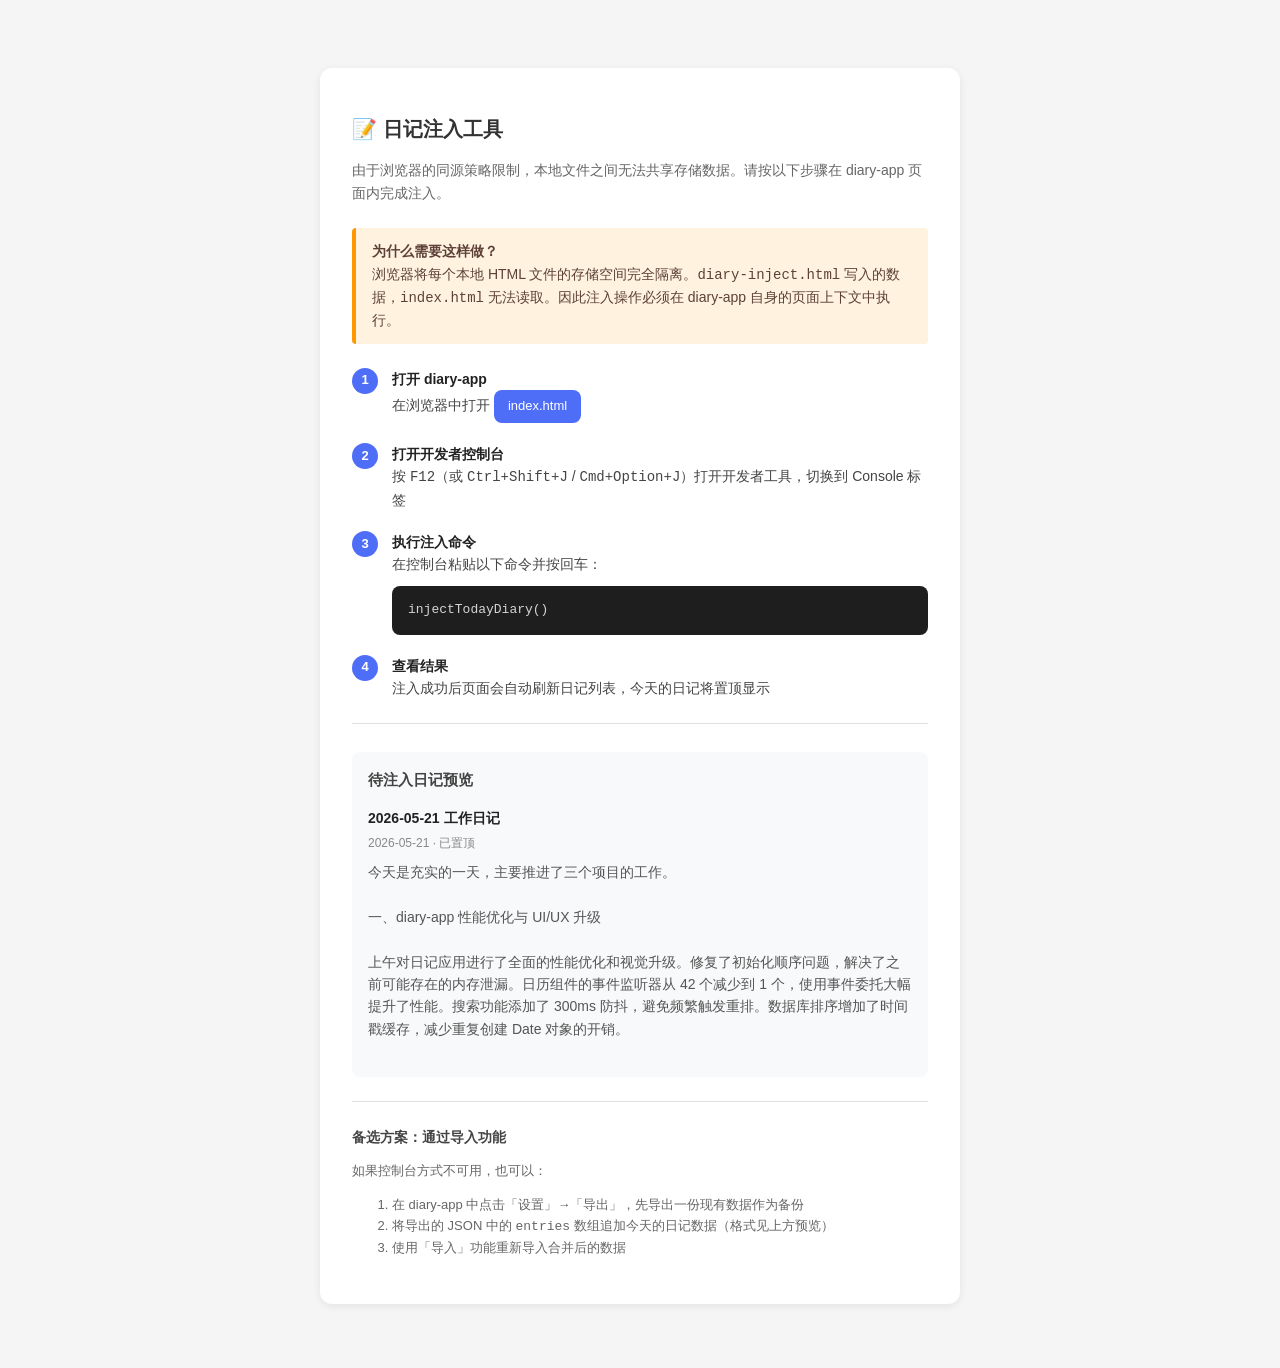
==== diary-inject.html @ f9816812 "feat: add diary injection helper and update guide page" ====
<!DOCTYPE html>
<html lang="zh-CN">
<head>
    <meta charset="UTF-8">
    <title>日记注入工具</title>
    <style>
        body {
            font-family: -apple-system, BlinkMacSystemFont, "Segoe UI", Roboto, "Helvetica Neue", Arial, sans-serif;
            max-width: 640px;
            margin: 48px auto;
            padding: 20px;
            background: #f5f5f5;
            line-height: 1.6;
        }
        .container {
            background: white;
            border-radius: 12px;
            padding: 32px;
            box-shadow: 0 2px 8px rgba(0,0,0,0.08);
        }
        h1 { font-size: 20px; margin-bottom: 8px; color: #333; }
        p.desc { color: #666; margin-bottom: 24px; font-size: 14px; }

        .warning {
            background: #fff3e0;
            border-left: 4px solid #ff9800;
            padding: 12px 16px;
            border-radius: 4px;
            margin-bottom: 24px;
            font-size: 14px;
            color: #5d4037;
        }

        .steps {
            counter-reset: step;
            margin: 0 0 24px 0;
            padding: 0;
            list-style: none;
        }
        .steps li {
            position: relative;
            padding-left: 40px;
            margin-bottom: 20px;
            font-size: 14px;
            color: #444;
        }
        .steps li::before {
            counter-increment: step;
            content: counter(step);
            position: absolute;
            left: 0;
            top: 0;
            width: 26px;
            height: 26px;
            background: #4f6ef7;
            color: white;
            border-radius: 50%;
            display: flex;
            align-items: center;
            justify-content: center;
            font-size: 13px;
            font-weight: 600;
        }
        .steps strong { color: #222; }

        .code-block {
            background: #1e1e1e;
            color: #d4d4d4;
            padding: 14px 16px;
            border-radius: 8px;
            font-family: "Consolas", "Monaco", "Courier New", monospace;
            font-size: 13px;
            margin: 10px 0;
            overflow-x: auto;
            user-select: all;
        }
        .code-block .comment { color: #6a9955; }
        .code-block .keyword { color: #569cd6; }
        .code-block .func { color: #dcdcaa; }

        .btn {
            background: #4f6ef7;
            color: white;
            border: none;
            padding: 12px 24px;
            border-radius: 8px;
            font-size: 15px;
            cursor: pointer;
            display: inline-block;
            text-decoration: none;
        }
        .btn:hover { background: #3d5ce5; }

        .preview {
            margin-top: 28px;
            padding: 16px;
            background: #f8f9fa;
            border-radius: 8px;
            font-size: 14px;
        }
        .preview h3 { margin-top: 0; font-size: 15px; color: #444; }
        .preview .entry-title { font-weight: 600; color: #222; margin-bottom: 4px; }
        .preview .entry-content {
            color: #555;
            white-space: pre-wrap;
            line-height: 1.6;
            max-height: 200px;
            overflow-y: auto;
        }
        .preview .entry-date { color: #888; font-size: 12px; margin-bottom: 8px; }

        .divider {
            border: none;
            border-top: 1px solid #e0e0e0;
            margin: 24px 0;
        }

        .alt-way {
            font-size: 13px;
            color: #666;
        }
        .alt-way h3 { font-size: 14px; color: #444; margin-bottom: 8px; }
    </style>
</head>
<body>
    <div class="container">
        <h1>📝 日记注入工具</h1>
        <p class="desc">由于浏览器的同源策略限制，本地文件之间无法共享存储数据。请按以下步骤在 diary-app 页面内完成注入。</p>

        <div class="warning">
            <strong>为什么需要这样做？</strong><br>
            浏览器将每个本地 HTML 文件的存储空间完全隔离。<code>diary-inject.html</code> 写入的数据，<code>index.html</code> 无法读取。因此注入操作必须在 diary-app 自身的页面上下文中执行。
        </div>

        <ol class="steps">
            <li>
                <strong>打开 diary-app</strong><br>
                在浏览器中打开 <a href="index.html" class="btn" style="padding: 6px 14px; font-size: 13px;">index.html</a>
            </li>
            <li>
                <strong>打开开发者控制台</strong><br>
                按 <kbd>F12</kbd>（或 <kbd>Ctrl+Shift+J</kbd> / <kbd>Cmd+Option+J</kbd>）打开开发者工具，切换到 Console 标签
            </li>
            <li>
                <strong>执行注入命令</strong><br>
                在控制台粘贴以下命令并按回车：
                <div class="code-block">injectTodayDiary()</div>
            </li>
            <li>
                <strong>查看结果</strong><br>
                注入成功后页面会自动刷新日记列表，今天的日记将置顶显示
            </li>
        </ol>

        <hr class="divider">

        <div class="preview">
            <h3>待注入日记预览</h3>
            <div class="entry-title">2026-05-21 工作日记</div>
            <div class="entry-date">2026-05-21 · 已置顶</div>
            <div class="entry-content" id="previewContent"></div>
        </div>

        <hr class="divider">

        <div class="alt-way">
            <h3>备选方案：通过导入功能</h3>
            <p>如果控制台方式不可用，也可以：</p>
            <ol>
                <li>在 diary-app 中点击「设置」→「导出」，先导出一份现有数据作为备份</li>
                <li>将导出的 JSON 中的 <code>entries</code> 数组追加今天的日记数据（格式见上方预览）</li>
                <li>使用「导入」功能重新导入合并后的数据</li>
            </ol>
        </div>
    </div>

    <script>
        const diaryContent = `今天是充实的一天，主要推进了三个项目的工作。

一、diary-app 性能优化与 UI/UX 升级

上午对日记应用进行了全面的性能优化和视觉升级。修复了初始化顺序问题，解决了之前可能存在的内存泄漏。日历组件的事件监听器从 42 个减少到 1 个，使用事件委托大幅提升了性能。搜索功能添加了 300ms 防抖，避免频繁触发重排。数据库排序增加了时间戳缓存，减少重复创建 Date 对象的开销。

视觉方面，全面替换了 Emoji 为统一的 SVG 图标（共 14 个），应用了温暖极简主义设计系统：奶油色背景、柔和靛蓝主色调、语义化 CSS 令牌、优化后的动画和按钮反馈效果。PWA 主题色和 Service Worker 缓存版本也同步更新到 v2。

这次改动的文件包括 css/style.css、index.html、js/app.js、js/calendar.js、js/db.js、manifest.json 和 service-worker.js，总共修改了约 1180 行代码。

二、wechat-auto-publisher 系统设计

下午花了大量时间设计公众号自动文章生产线的完整架构。这是一个多 Agent 协作系统，覆盖从热点获取到文章发布的全流程。

核心设计包括：
- 6 个核心 Agent：热点获取、文章撰写（支持 create/revise 双模式）、文章审核、排版设计、排版审核、封面生成与审核
- 状态机管理：13 种状态，覆盖从 IDLE 到 COMPLETED 的完整流程
- 循环优化机制：撰写-审核循环、排版-审核循环、封面-审核循环，质量不达标自动修改
- CLI 接口：支持 --once、--dry-run、--agent-test 等参数
- LLMClient 抽象层：统一封装不同大模型提供商，预留多模型路由扩展

还编写了详细的状态管理器设计，支持原子写入、损坏恢复和状态转换追踪。整个设计文档超过 1500 行，为后续开发打下了坚实基础。

三、invest-data-web A股数据接入（阶段二完成）

今天完成了投资数据平台的第二阶段开发。安装了 pandas、aiohttp、apscheduler 和 @tanstack/react-table 等依赖。封装了东方财富 API 用于获取 A 股实时数据，虽然沙箱环境网络受限，但代码结构和重试机制都已就绪。

后端完成了 SQLAlchemy 股票模型（15+ 字段）、SQLite 数据库配置、股票 API 路由（列表、股息率排行、行业筛选、搜索、统计）和 APScheduler 定时任务（每 5 分钟自动刷新）。前端使用 TanStack Table 实现了专业的股票数据表格，支持排序、分页和行业筛选。

插入了 10 只测试股票数据（平安银行、万科 A、美的集团等）用于功能演示。

总结：

今天横跨前端性能优化、系统架构设计和全栈数据接入三个不同领域，产出非常丰富。diary-app 的 UI 焕然一新，wechat-auto-publisher 的架构设计清晰完整，invest-data-web 阶段二顺利收官。接下来 invest-data-web 将进入阶段三——港股数据接入。`;

        document.getElementById('previewContent').textContent = diaryContent;
    </script>
</body>
</html>
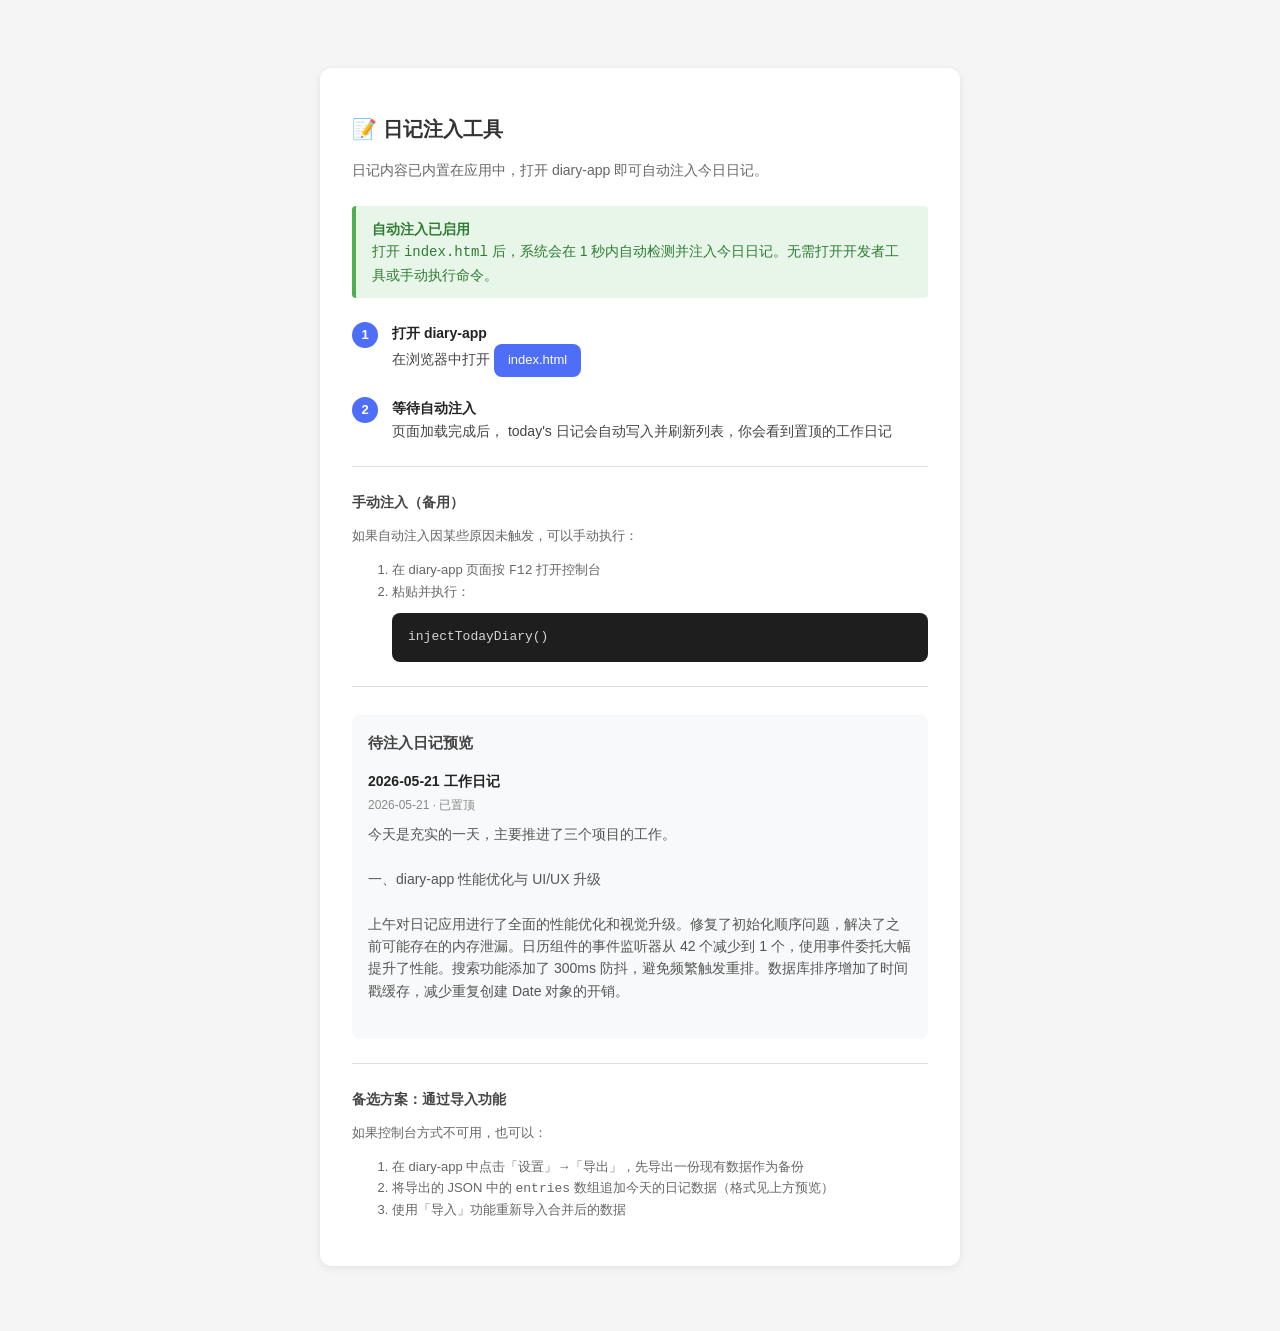
==== commit 85b4704d: "feat: 支持 Markdown 渲染与自动日记注入 - 新增轻量级 Markdown 渲染器，支持标题、列表、加粗、代码块等 - 页面加载后自动调用 injectTodayDiary()，无需手动" ====
--- a/diary-inject.html
+++ b/diary-inject.html
@@ -125,11 +125,11 @@
 <body>
     <div class="container">
         <h1>📝 日记注入工具</h1>
-        <p class="desc">由于浏览器的同源策略限制，本地文件之间无法共享存储数据。请按以下步骤在 diary-app 页面内完成注入。</p>
-
-        <div class="warning">
-            <strong>为什么需要这样做？</strong><br>
-            浏览器将每个本地 HTML 文件的存储空间完全隔离。<code>diary-inject.html</code> 写入的数据，<code>index.html</code> 无法读取。因此注入操作必须在 diary-app 自身的页面上下文中执行。
+        <p class="desc">日记内容已内置在应用中，打开 diary-app 即可自动注入今日日记。</p>
+
+        <div class="warning" style="background: #e8f5e9; border-left-color: #4caf50; color: #2e7d32;">
+            <strong>自动注入已启用</strong><br>
+            打开 <code>index.html</code> 后，系统会在 1 秒内自动检测并注入今日日记。无需打开开发者工具或手动执行命令。
         </div>
 
         <ol class="steps">
@@ -138,19 +138,21 @@
                 在浏览器中打开 <a href="index.html" class="btn" style="padding: 6px 14px; font-size: 13px;">index.html</a>
             </li>
             <li>
-                <strong>打开开发者控制台</strong><br>
-                按 <kbd>F12</kbd>（或 <kbd>Ctrl+Shift+J</kbd> / <kbd>Cmd+Option+J</kbd>）打开开发者工具，切换到 Console 标签
-            </li>
-            <li>
-                <strong>执行注入命令</strong><br>
-                在控制台粘贴以下命令并按回车：
-                <div class="code-block">injectTodayDiary()</div>
-            </li>
-            <li>
-                <strong>查看结果</strong><br>
-                注入成功后页面会自动刷新日记列表，今天的日记将置顶显示
+                <strong>等待自动注入</strong><br>
+                页面加载完成后， today's 日记会自动写入并刷新列表，你会看到置顶的工作日记
             </li>
         </ol>
+
+        <hr class="divider">
+
+        <div class="alt-way">
+            <h3>手动注入（备用）</h3>
+            <p>如果自动注入因某些原因未触发，可以手动执行：</p>
+            <ol>
+                <li>在 diary-app 页面按 <kbd>F12</kbd> 打开控制台</li>
+                <li>粘贴并执行：<div class="code-block">injectTodayDiary()</div></li>
+            </ol>
+        </div>
 
         <hr class="divider">
 
